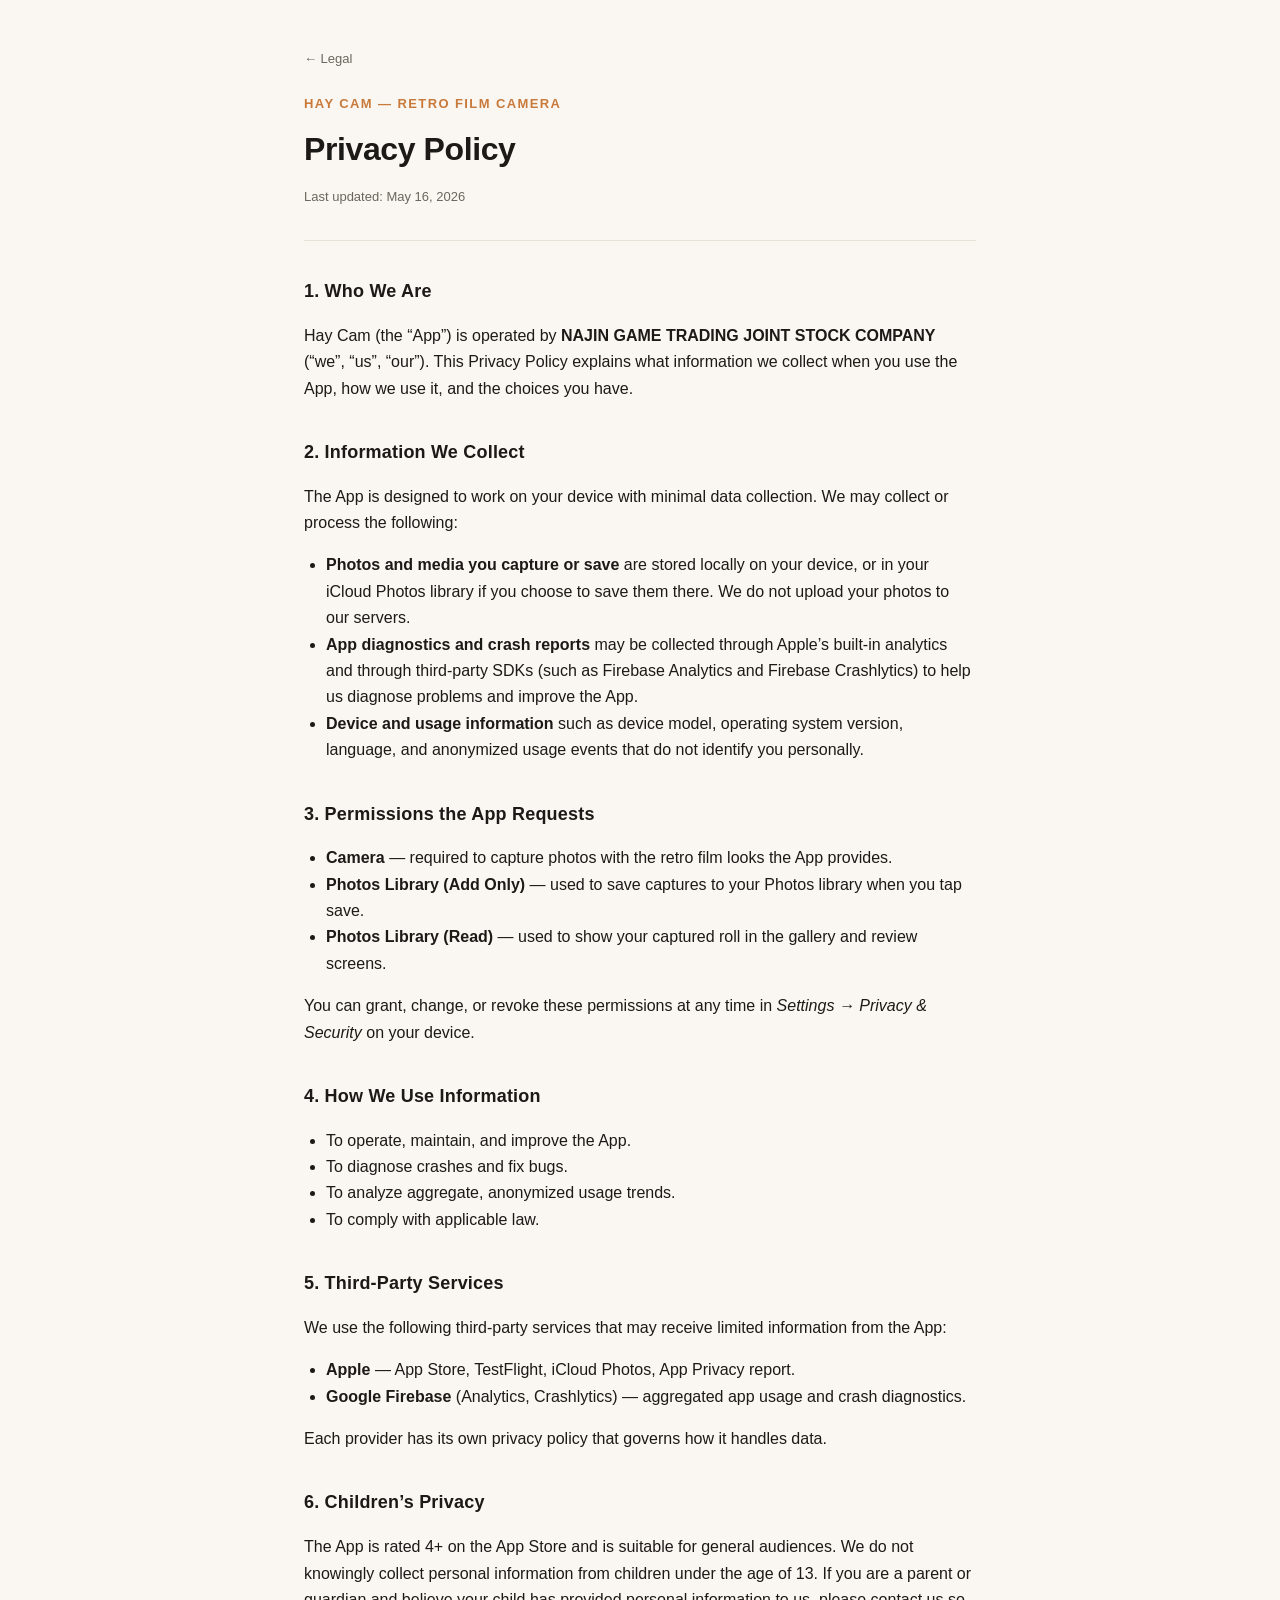
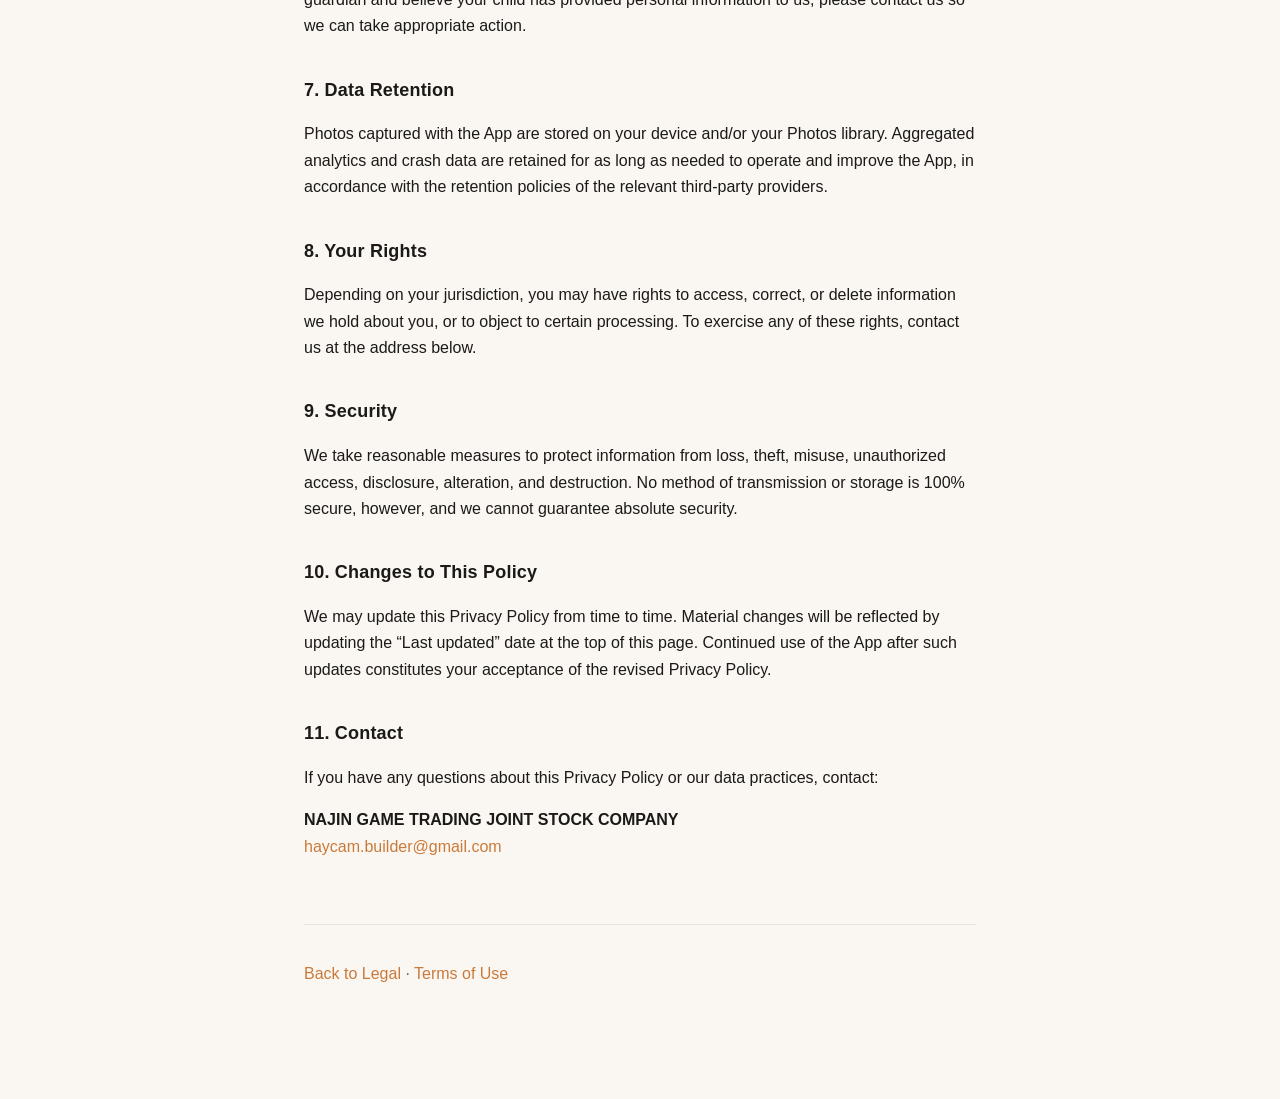
==== privacy.html @ b0bf1430 "docs: initial legal pages (ToS + Privacy)" ====
<!DOCTYPE html>
<html lang="en">
<head>
<meta charset="UTF-8" />
<meta name="viewport" content="width=device-width, initial-scale=1" />
<title>Privacy Policy — Hay Cam</title>
<link rel="stylesheet" href="style.css" />
</head>
<body>
<main class="wrap">
    <nav class="top"><a href="index.html">&larr; Legal</a></nav>
    <header>
        <p class="brand">Hay Cam — Retro Film Camera</p>
        <h1>Privacy Policy</h1>
        <p class="meta">Last updated: May 16, 2026</p>
    </header>

    <h2>1. Who We Are</h2>
    <p>Hay Cam (the &ldquo;App&rdquo;) is operated by <strong>NAJIN GAME TRADING JOINT STOCK COMPANY</strong> (&ldquo;we&rdquo;, &ldquo;us&rdquo;, &ldquo;our&rdquo;). This Privacy Policy explains what information we collect when you use the App, how we use it, and the choices you have.</p>

    <h2>2. Information We Collect</h2>
    <p>The App is designed to work on your device with minimal data collection. We may collect or process the following:</p>
    <ul>
        <li><strong>Photos and media you capture or save</strong> are stored locally on your device, or in your iCloud Photos library if you choose to save them there. We do not upload your photos to our servers.</li>
        <li><strong>App diagnostics and crash reports</strong> may be collected through Apple&rsquo;s built-in analytics and through third-party SDKs (such as Firebase Analytics and Firebase Crashlytics) to help us diagnose problems and improve the App.</li>
        <li><strong>Device and usage information</strong> such as device model, operating system version, language, and anonymized usage events that do not identify you personally.</li>
    </ul>

    <h2>3. Permissions the App Requests</h2>
    <ul>
        <li><strong>Camera</strong> &mdash; required to capture photos with the retro film looks the App provides.</li>
        <li><strong>Photos Library (Add Only)</strong> &mdash; used to save captures to your Photos library when you tap save.</li>
        <li><strong>Photos Library (Read)</strong> &mdash; used to show your captured roll in the gallery and review screens.</li>
    </ul>
    <p>You can grant, change, or revoke these permissions at any time in <em>Settings &rarr; Privacy &amp; Security</em> on your device.</p>

    <h2>4. How We Use Information</h2>
    <ul>
        <li>To operate, maintain, and improve the App.</li>
        <li>To diagnose crashes and fix bugs.</li>
        <li>To analyze aggregate, anonymized usage trends.</li>
        <li>To comply with applicable law.</li>
    </ul>

    <h2>5. Third-Party Services</h2>
    <p>We use the following third-party services that may receive limited information from the App:</p>
    <ul>
        <li><strong>Apple</strong> &mdash; App Store, TestFlight, iCloud Photos, App Privacy report.</li>
        <li><strong>Google Firebase</strong> (Analytics, Crashlytics) &mdash; aggregated app usage and crash diagnostics.</li>
    </ul>
    <p>Each provider has its own privacy policy that governs how it handles data.</p>

    <h2>6. Children&rsquo;s Privacy</h2>
    <p>The App is rated 4+ on the App Store and is suitable for general audiences. We do not knowingly collect personal information from children under the age of 13. If you are a parent or guardian and believe your child has provided personal information to us, please contact us so we can take appropriate action.</p>

    <h2>7. Data Retention</h2>
    <p>Photos captured with the App are stored on your device and/or your Photos library. Aggregated analytics and crash data are retained for as long as needed to operate and improve the App, in accordance with the retention policies of the relevant third-party providers.</p>

    <h2>8. Your Rights</h2>
    <p>Depending on your jurisdiction, you may have rights to access, correct, or delete information we hold about you, or to object to certain processing. To exercise any of these rights, contact us at the address below.</p>

    <h2>9. Security</h2>
    <p>We take reasonable measures to protect information from loss, theft, misuse, unauthorized access, disclosure, alteration, and destruction. No method of transmission or storage is 100% secure, however, and we cannot guarantee absolute security.</p>

    <h2>10. Changes to This Policy</h2>
    <p>We may update this Privacy Policy from time to time. Material changes will be reflected by updating the &ldquo;Last updated&rdquo; date at the top of this page. Continued use of the App after such updates constitutes your acceptance of the revised Privacy Policy.</p>

    <h2>11. Contact</h2>
    <p>If you have any questions about this Privacy Policy or our data practices, contact:</p>
    <p><strong>NAJIN GAME TRADING JOINT STOCK COMPANY</strong><br />
    <a href="mailto:haycam.builder@gmail.com">haycam.builder@gmail.com</a></p>

    <footer>
        <p><a href="index.html">Back to Legal</a> &middot; <a href="tos.html">Terms of Use</a></p>
    </footer>
</main>
</body>
</html>
---- style.css ----
:root {
    --bg: #faf7f2;
    --surface: #ffffff;
    --text: #1c1a17;
    --muted: #6b655d;
    --accent: #c97a3b;
    --border: #e8e3d9;
}

@media (prefers-color-scheme: dark) {
    :root {
        --bg: #16140f;
        --surface: #1f1c17;
        --text: #f1ece1;
        --muted: #9a9286;
        --accent: #e89f5e;
        --border: #2c2820;
    }
}

* { box-sizing: border-box; }

body {
    margin: 0;
    font-family: -apple-system, BlinkMacSystemFont, "SF Pro Text", "Helvetica Neue", Arial, sans-serif;
    background: var(--bg);
    color: var(--text);
    line-height: 1.65;
    -webkit-font-smoothing: antialiased;
}

.wrap {
    max-width: 720px;
    margin: 0 auto;
    padding: 48px 24px 96px;
}

header {
    border-bottom: 1px solid var(--border);
    padding-bottom: 20px;
    margin-bottom: 36px;
}

header .brand {
    font-size: 13px;
    font-weight: 600;
    letter-spacing: 1.4px;
    text-transform: uppercase;
    color: var(--accent);
    margin: 0 0 8px;
}

header h1 {
    margin: 0;
    font-size: 32px;
    font-weight: 700;
    letter-spacing: -0.4px;
}

header .meta {
    margin-top: 10px;
    color: var(--muted);
    font-size: 13px;
}

h2 {
    margin-top: 36px;
    margin-bottom: 12px;
    font-size: 18px;
    font-weight: 700;
    letter-spacing: 0.2px;
}

p, li { font-size: 16px; }

ul { padding-left: 22px; }

a {
    color: var(--accent);
    text-decoration: none;
    border-bottom: 1px solid transparent;
    transition: border-color 0.15s;
}

a:hover { border-bottom-color: var(--accent); }

.cards {
    display: grid;
    gap: 16px;
    grid-template-columns: 1fr 1fr;
    margin-top: 28px;
}

@media (max-width: 540px) {
    .cards { grid-template-columns: 1fr; }
    .wrap { padding: 32px 18px 64px; }
    header h1 { font-size: 26px; }
}

.card {
    background: var(--surface);
    border: 1px solid var(--border);
    border-radius: 12px;
    padding: 20px 22px;
    display: block;
    color: inherit;
    border-bottom: 1px solid var(--border);
}

.card:hover { border-color: var(--accent); }

.card .title {
    font-size: 15px;
    font-weight: 600;
    margin: 0 0 6px;
}

.card .desc {
    margin: 0;
    color: var(--muted);
    font-size: 13px;
}

footer {
    margin-top: 64px;
    padding-top: 20px;
    border-top: 1px solid var(--border);
    color: var(--muted);
    font-size: 13px;
}

nav.top {
    margin-bottom: 24px;
    font-size: 13px;
}

nav.top a { color: var(--muted); }
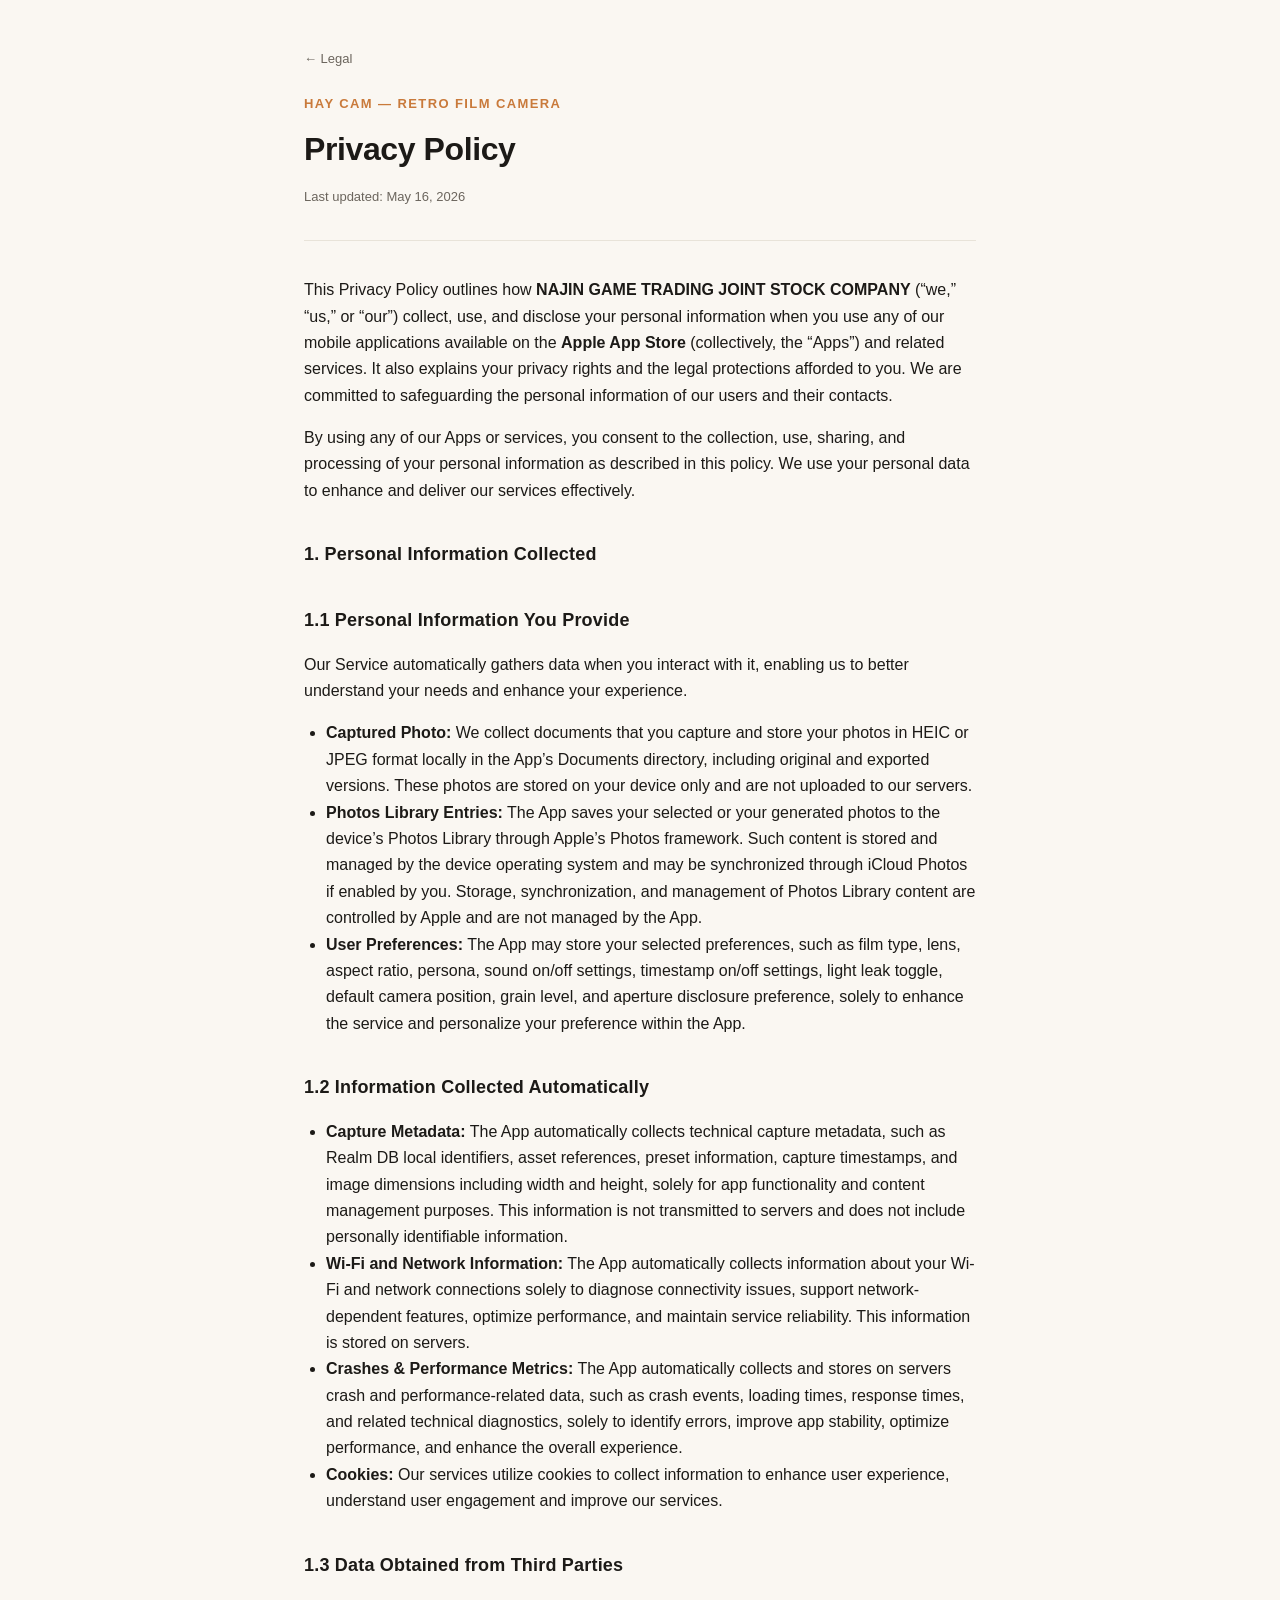
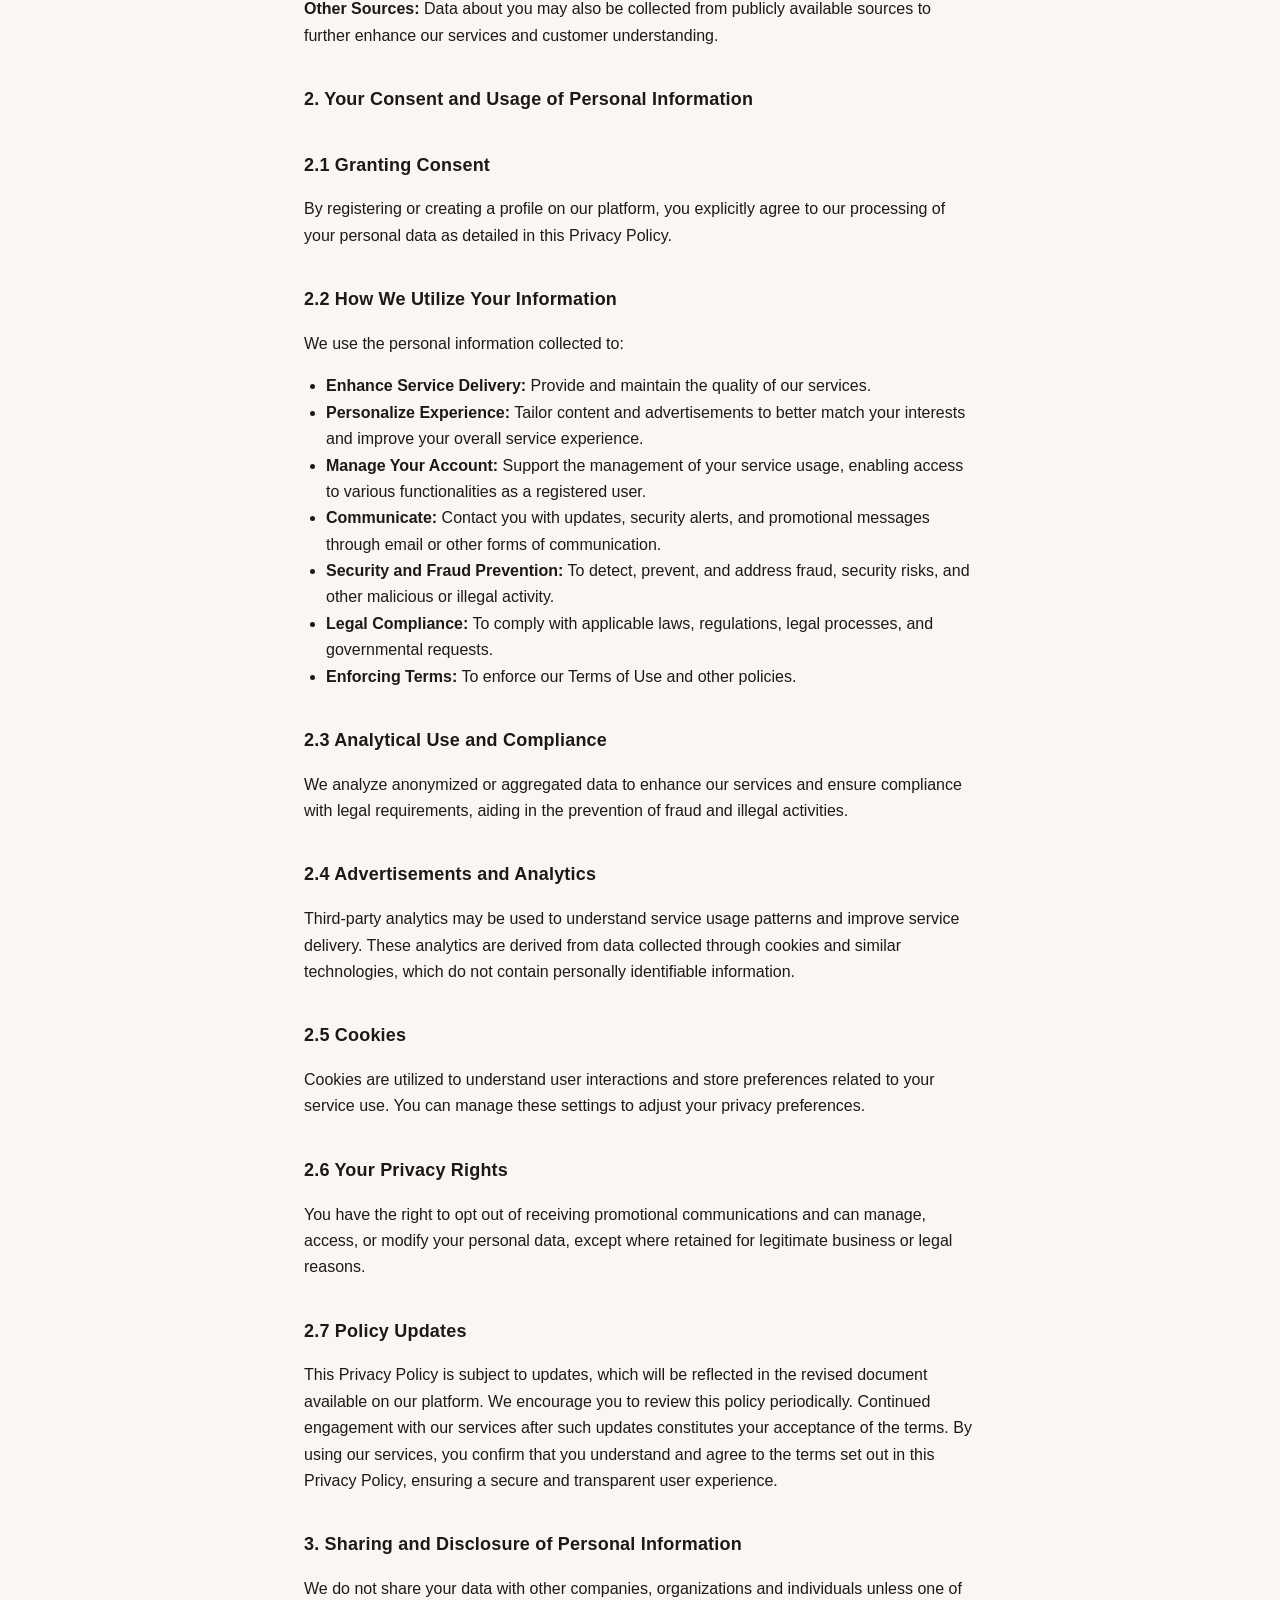
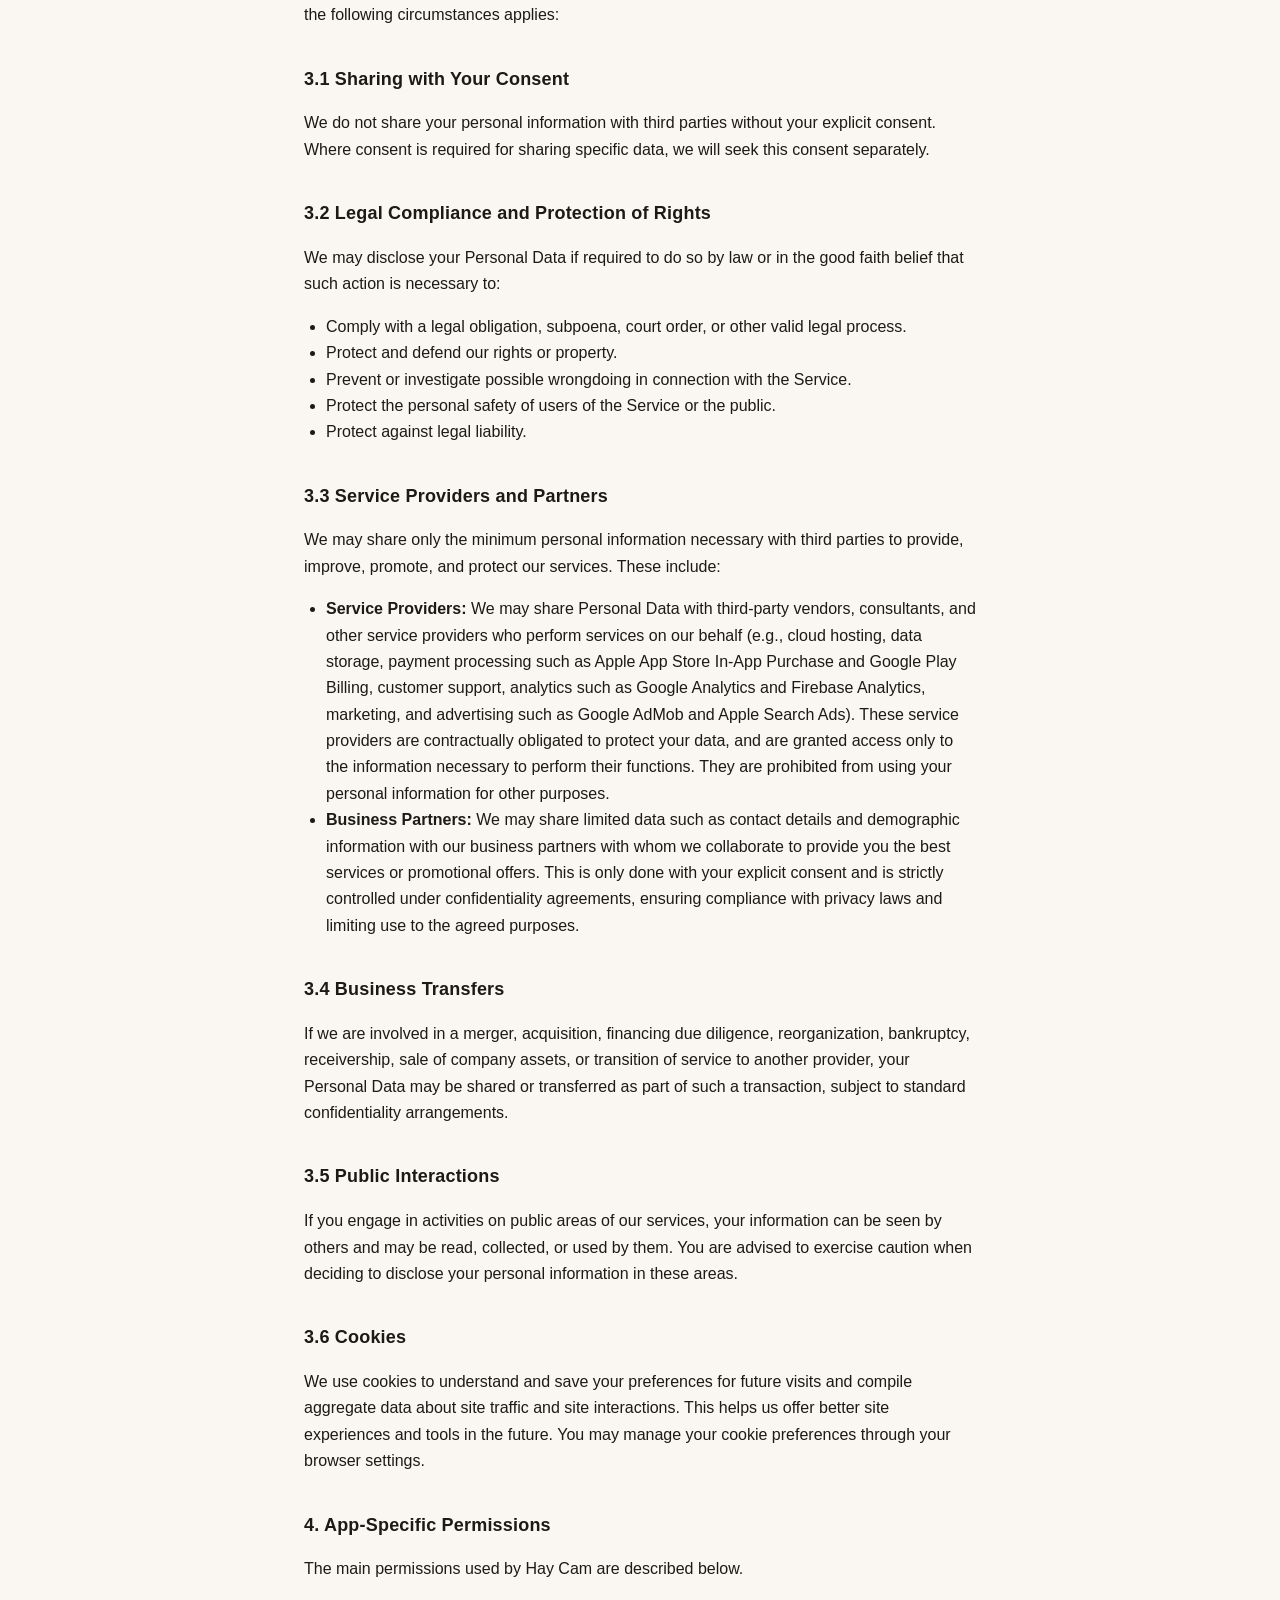
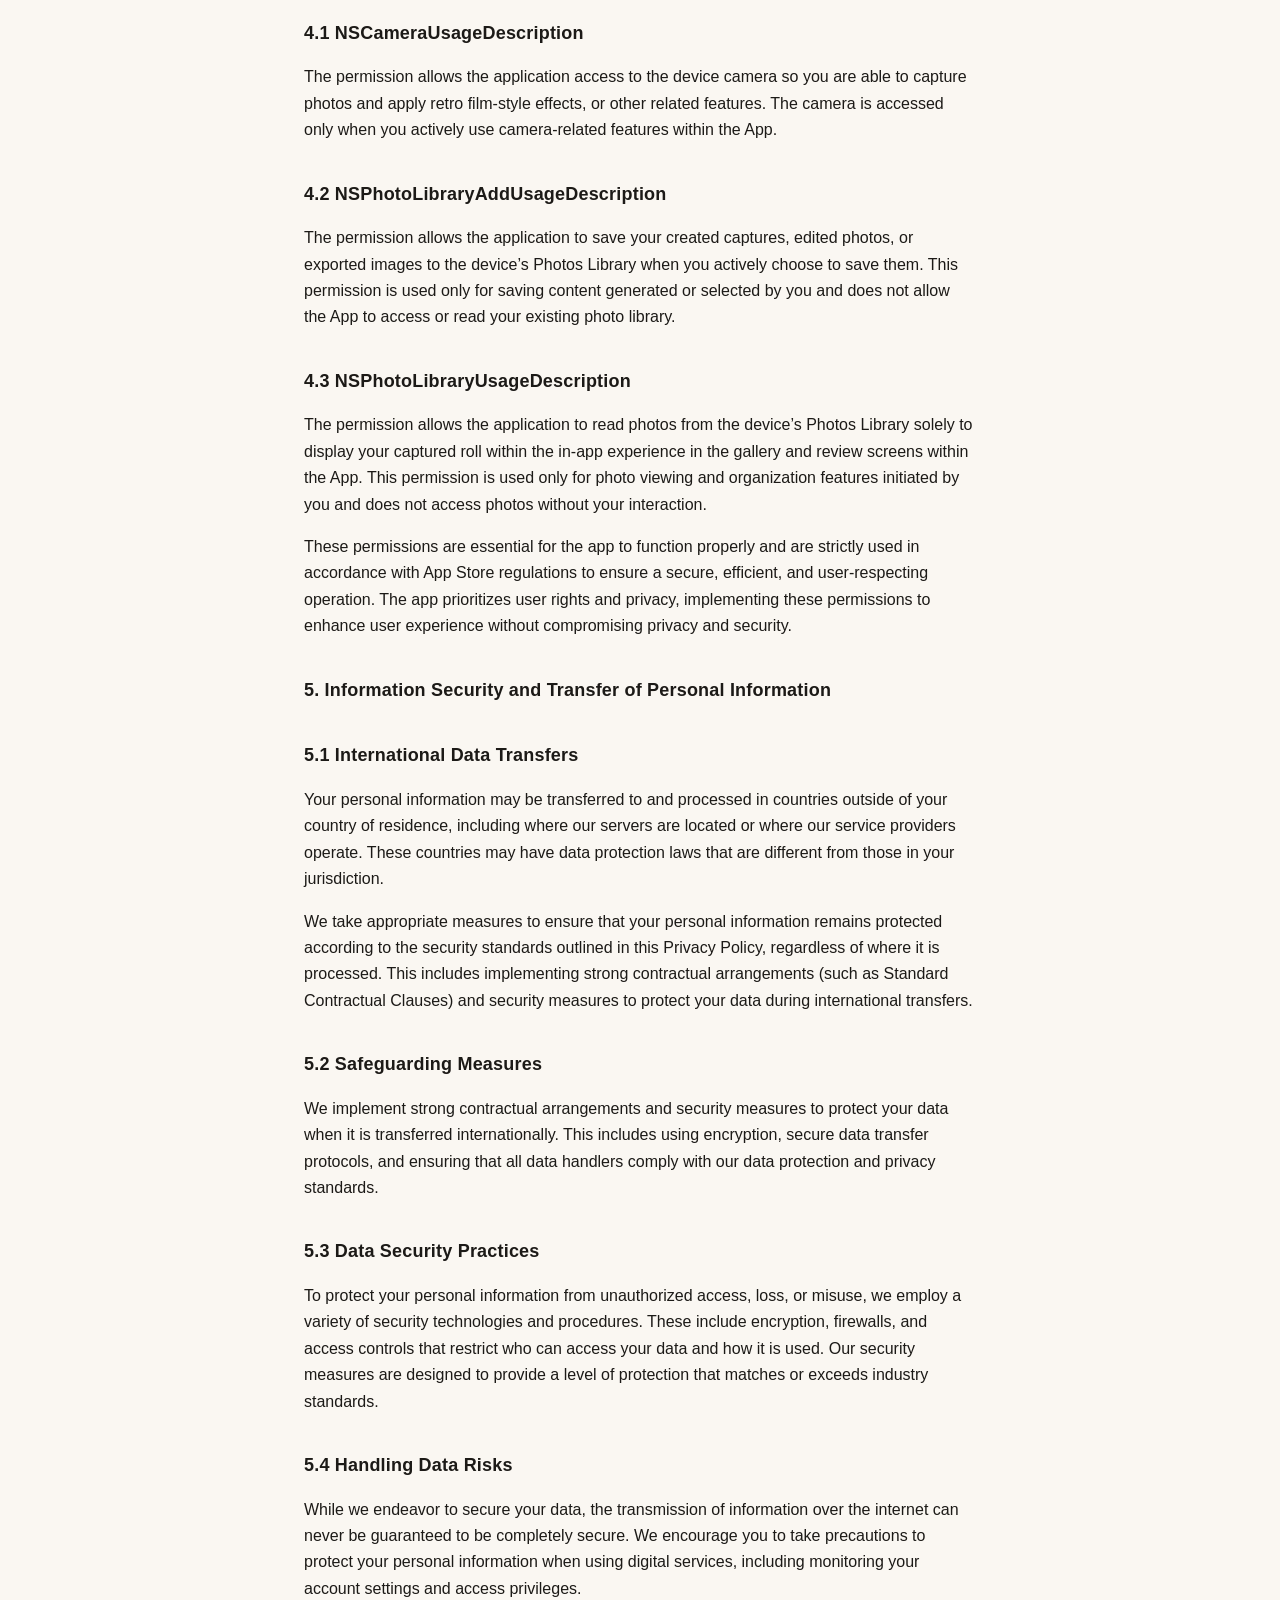
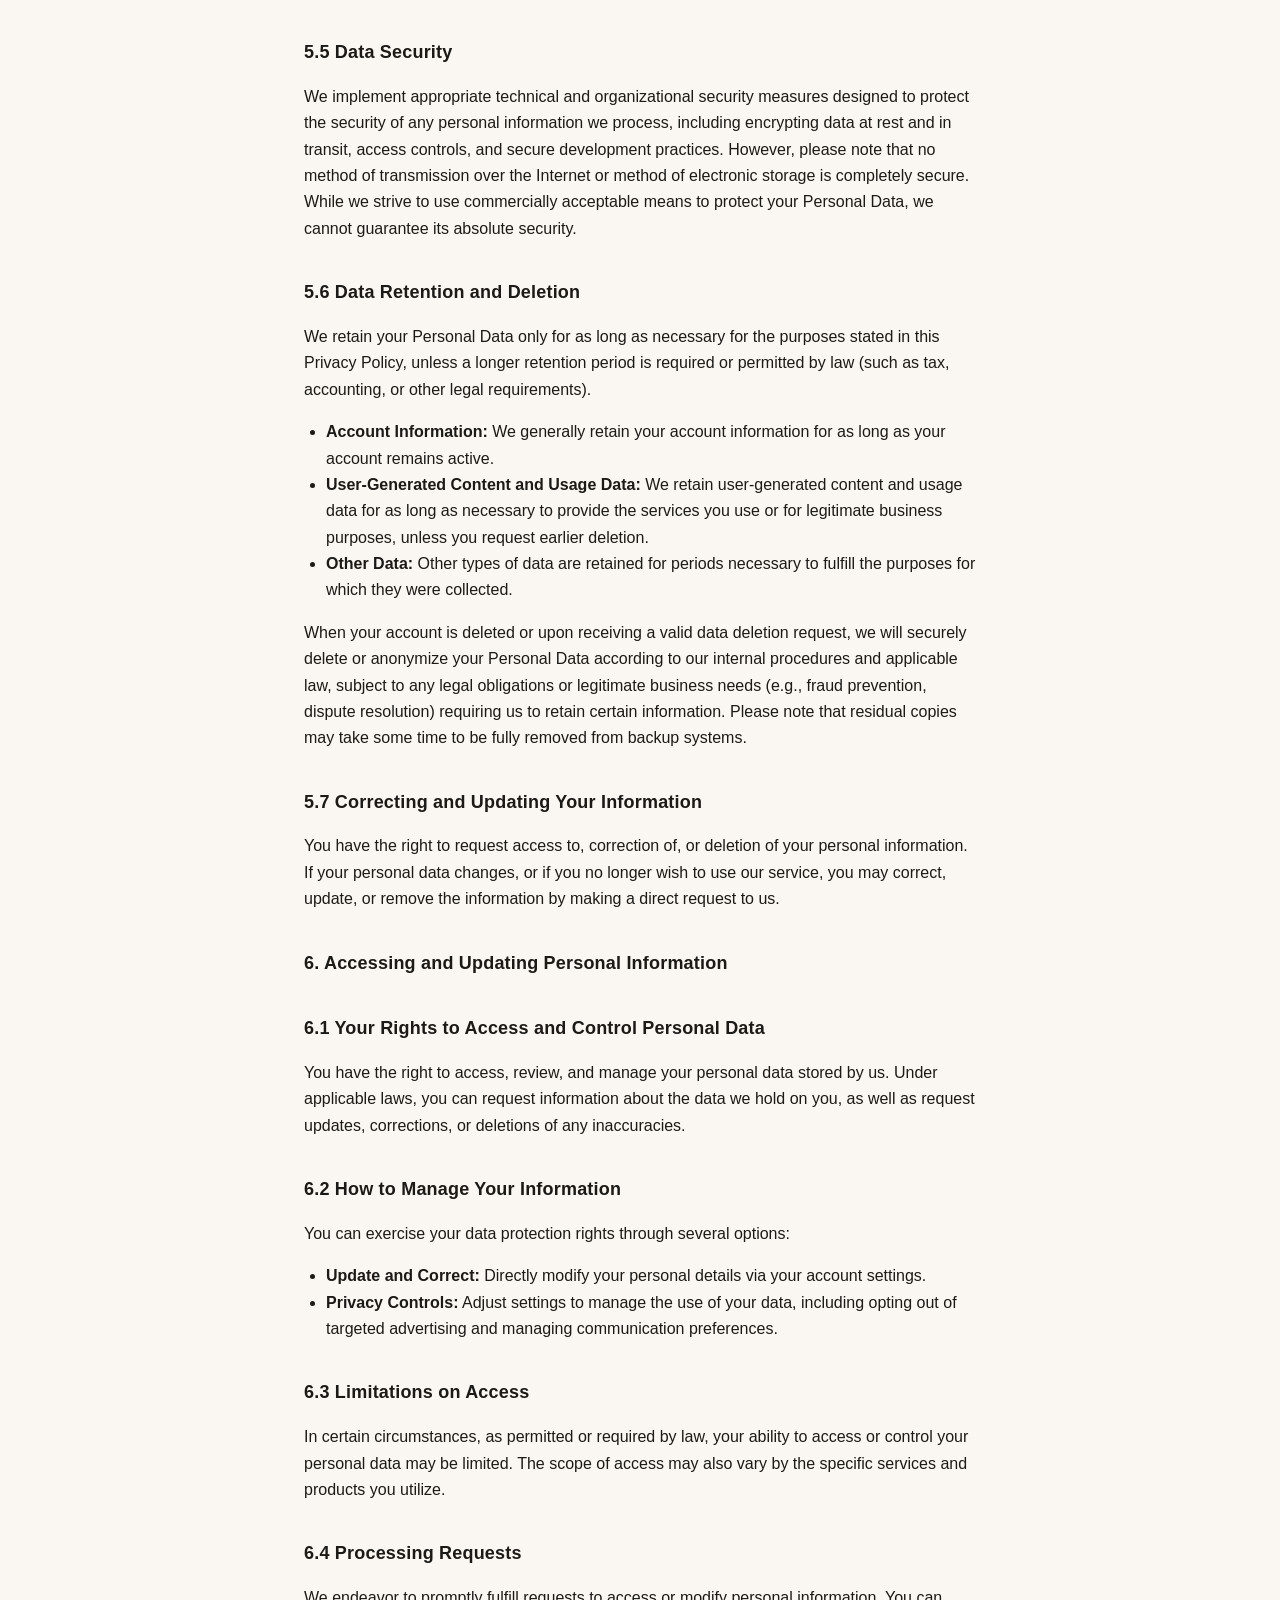
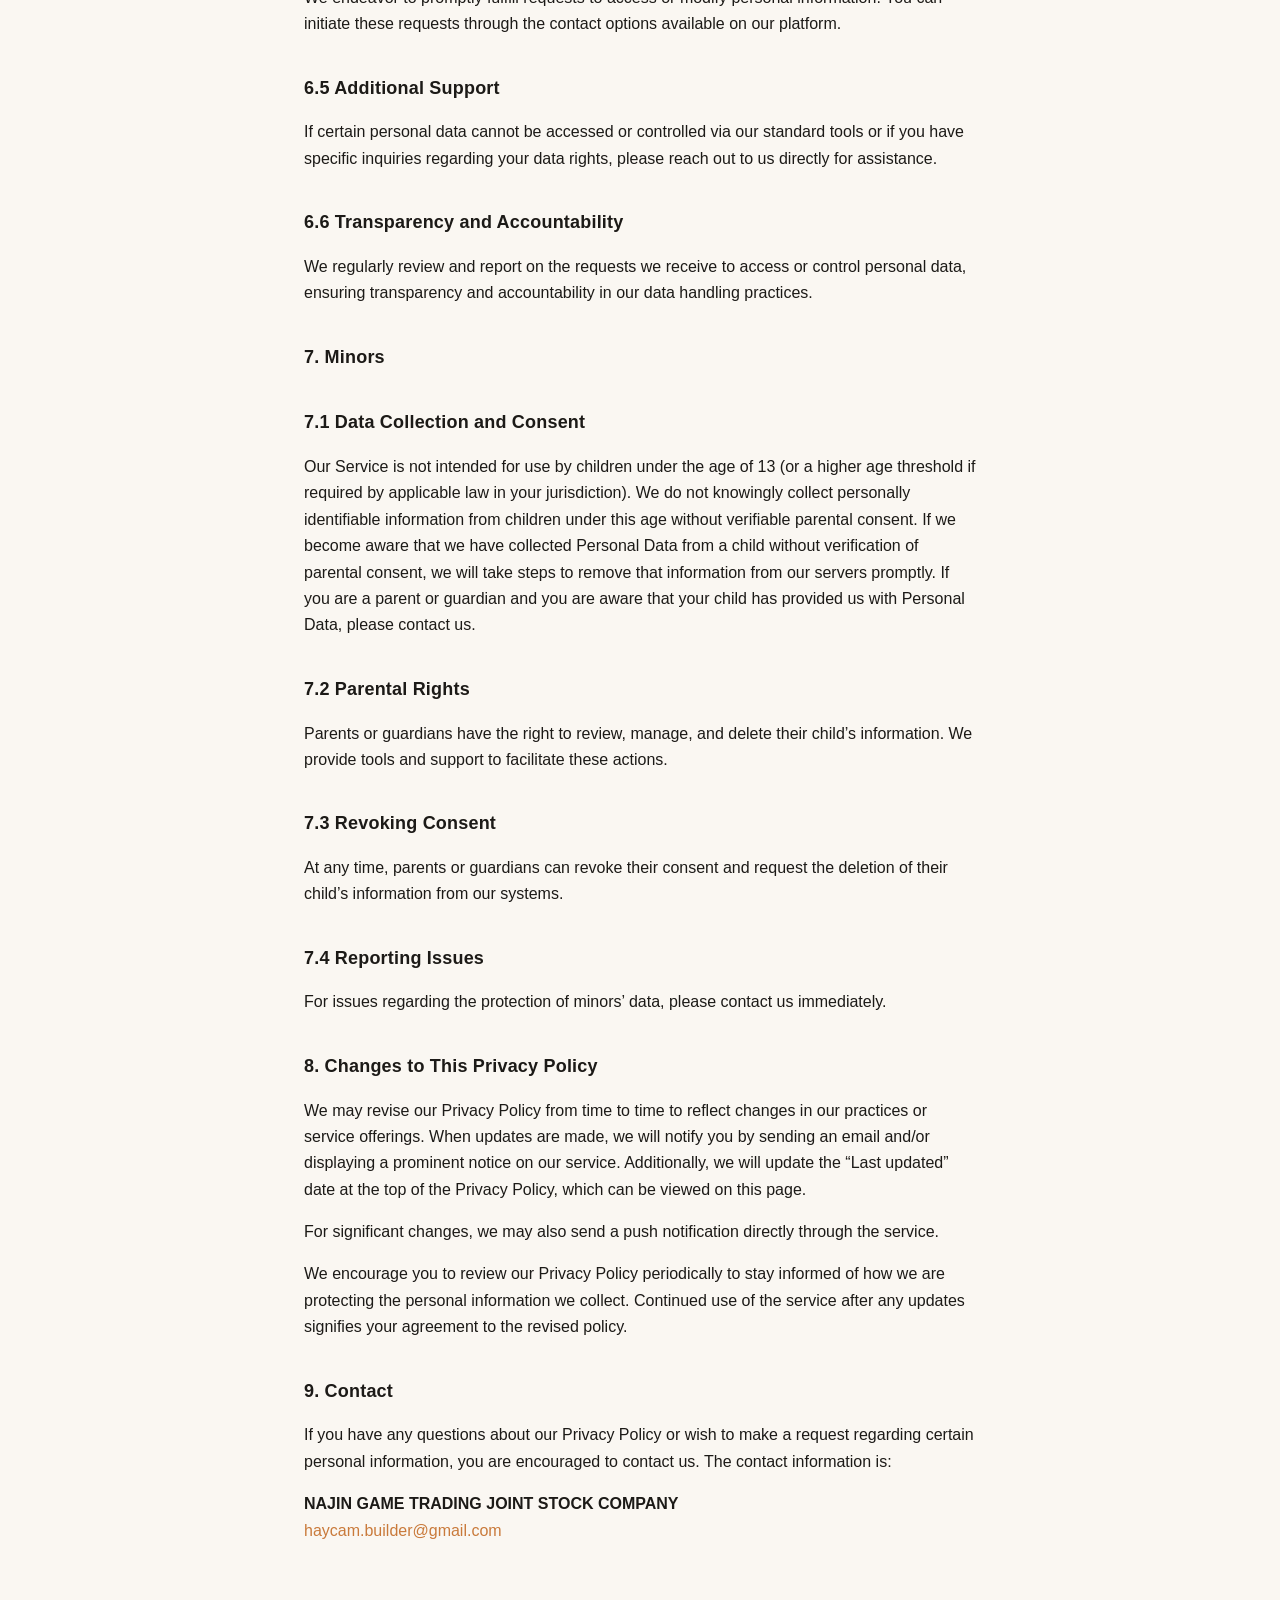
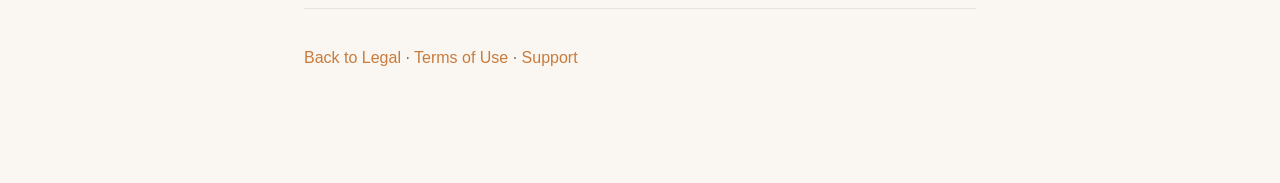
==== commit 2cdc5a85: "docs: full Privacy Policy content" ====
--- a/privacy.html
+++ b/privacy.html
@@ -15,63 +15,188 @@
         <p class="meta">Last updated: May 16, 2026</p>
     </header>
 
-    <h2>1. Who We Are</h2>
-    <p>Hay Cam (the &ldquo;App&rdquo;) is operated by <strong>NAJIN GAME TRADING JOINT STOCK COMPANY</strong> (&ldquo;we&rdquo;, &ldquo;us&rdquo;, &ldquo;our&rdquo;). This Privacy Policy explains what information we collect when you use the App, how we use it, and the choices you have.</p>
-
-    <h2>2. Information We Collect</h2>
-    <p>The App is designed to work on your device with minimal data collection. We may collect or process the following:</p>
-    <ul>
-        <li><strong>Photos and media you capture or save</strong> are stored locally on your device, or in your iCloud Photos library if you choose to save them there. We do not upload your photos to our servers.</li>
-        <li><strong>App diagnostics and crash reports</strong> may be collected through Apple&rsquo;s built-in analytics and through third-party SDKs (such as Firebase Analytics and Firebase Crashlytics) to help us diagnose problems and improve the App.</li>
-        <li><strong>Device and usage information</strong> such as device model, operating system version, language, and anonymized usage events that do not identify you personally.</li>
-    </ul>
-
-    <h2>3. Permissions the App Requests</h2>
-    <ul>
-        <li><strong>Camera</strong> &mdash; required to capture photos with the retro film looks the App provides.</li>
-        <li><strong>Photos Library (Add Only)</strong> &mdash; used to save captures to your Photos library when you tap save.</li>
-        <li><strong>Photos Library (Read)</strong> &mdash; used to show your captured roll in the gallery and review screens.</li>
-    </ul>
-    <p>You can grant, change, or revoke these permissions at any time in <em>Settings &rarr; Privacy &amp; Security</em> on your device.</p>
-
-    <h2>4. How We Use Information</h2>
-    <ul>
-        <li>To operate, maintain, and improve the App.</li>
-        <li>To diagnose crashes and fix bugs.</li>
-        <li>To analyze aggregate, anonymized usage trends.</li>
-        <li>To comply with applicable law.</li>
-    </ul>
-
-    <h2>5. Third-Party Services</h2>
-    <p>We use the following third-party services that may receive limited information from the App:</p>
-    <ul>
-        <li><strong>Apple</strong> &mdash; App Store, TestFlight, iCloud Photos, App Privacy report.</li>
-        <li><strong>Google Firebase</strong> (Analytics, Crashlytics) &mdash; aggregated app usage and crash diagnostics.</li>
-    </ul>
-    <p>Each provider has its own privacy policy that governs how it handles data.</p>
-
-    <h2>6. Children&rsquo;s Privacy</h2>
-    <p>The App is rated 4+ on the App Store and is suitable for general audiences. We do not knowingly collect personal information from children under the age of 13. If you are a parent or guardian and believe your child has provided personal information to us, please contact us so we can take appropriate action.</p>
-
-    <h2>7. Data Retention</h2>
-    <p>Photos captured with the App are stored on your device and/or your Photos library. Aggregated analytics and crash data are retained for as long as needed to operate and improve the App, in accordance with the retention policies of the relevant third-party providers.</p>
-
-    <h2>8. Your Rights</h2>
-    <p>Depending on your jurisdiction, you may have rights to access, correct, or delete information we hold about you, or to object to certain processing. To exercise any of these rights, contact us at the address below.</p>
-
-    <h2>9. Security</h2>
-    <p>We take reasonable measures to protect information from loss, theft, misuse, unauthorized access, disclosure, alteration, and destruction. No method of transmission or storage is 100% secure, however, and we cannot guarantee absolute security.</p>
-
-    <h2>10. Changes to This Policy</h2>
-    <p>We may update this Privacy Policy from time to time. Material changes will be reflected by updating the &ldquo;Last updated&rdquo; date at the top of this page. Continued use of the App after such updates constitutes your acceptance of the revised Privacy Policy.</p>
-
-    <h2>11. Contact</h2>
-    <p>If you have any questions about this Privacy Policy or our data practices, contact:</p>
+    <p>This Privacy Policy outlines how <strong>NAJIN GAME TRADING JOINT STOCK COMPANY</strong> (&ldquo;we,&rdquo; &ldquo;us,&rdquo; or &ldquo;our&rdquo;) collect, use, and disclose your personal information when you use any of our mobile applications available on the <strong>Apple App Store</strong> (collectively, the &ldquo;Apps&rdquo;) and related services. It also explains your privacy rights and the legal protections afforded to you. We are committed to safeguarding the personal information of our users and their contacts.</p>
+    <p>By using any of our Apps or services, you consent to the collection, use, sharing, and processing of your personal information as described in this policy. We use your personal data to enhance and deliver our services effectively.</p>
+
+    <h2>1. Personal Information Collected</h2>
+
+    <h2>1.1 Personal Information You Provide</h2>
+    <p>Our Service automatically gathers data when you interact with it, enabling us to better understand your needs and enhance your experience.</p>
+    <ul>
+        <li><strong>Captured Photo:</strong> We collect documents that you capture and store your photos in HEIC or JPEG format locally in the App&rsquo;s Documents directory, including original and exported versions. These photos are stored on your device only and are not uploaded to our servers.</li>
+        <li><strong>Photos Library Entries:</strong> The App saves your selected or your generated photos to the device&rsquo;s Photos Library through Apple&rsquo;s Photos framework. Such content is stored and managed by the device operating system and may be synchronized through iCloud Photos if enabled by you. Storage, synchronization, and management of Photos Library content are controlled by Apple and are not managed by the App.</li>
+        <li><strong>User Preferences:</strong> The App may store your selected preferences, such as film type, lens, aspect ratio, persona, sound on/off settings, timestamp on/off settings, light leak toggle, default camera position, grain level, and aperture disclosure preference, solely to enhance the service and personalize your preference within the App.</li>
+    </ul>
+
+    <h2>1.2 Information Collected Automatically</h2>
+    <ul>
+        <li><strong>Capture Metadata:</strong> The App automatically collects technical capture metadata, such as Realm DB local identifiers, asset references, preset information, capture timestamps, and image dimensions including width and height, solely for app functionality and content management purposes. This information is not transmitted to servers and does not include personally identifiable information.</li>
+        <li><strong>Wi-Fi and Network Information:</strong> The App automatically collects information about your Wi-Fi and network connections solely to diagnose connectivity issues, support network-dependent features, optimize performance, and maintain service reliability. This information is stored on servers.</li>
+        <li><strong>Crashes &amp; Performance Metrics:</strong> The App automatically collects and stores on servers crash and performance-related data, such as crash events, loading times, response times, and related technical diagnostics, solely to identify errors, improve app stability, optimize performance, and enhance the overall experience.</li>
+        <li><strong>Cookies:</strong> Our services utilize cookies to collect information to enhance user experience, understand user engagement and improve our services.</li>
+    </ul>
+
+    <h2>1.3 Data Obtained from Third Parties</h2>
+    <p><strong>Other Sources:</strong> Data about you may also be collected from publicly available sources to further enhance our services and customer understanding.</p>
+
+    <h2>2. Your Consent and Usage of Personal Information</h2>
+
+    <h2>2.1 Granting Consent</h2>
+    <p>By registering or creating a profile on our platform, you explicitly agree to our processing of your personal data as detailed in this Privacy Policy.</p>
+
+    <h2>2.2 How We Utilize Your Information</h2>
+    <p>We use the personal information collected to:</p>
+    <ul>
+        <li><strong>Enhance Service Delivery:</strong> Provide and maintain the quality of our services.</li>
+        <li><strong>Personalize Experience:</strong> Tailor content and advertisements to better match your interests and improve your overall service experience.</li>
+        <li><strong>Manage Your Account:</strong> Support the management of your service usage, enabling access to various functionalities as a registered user.</li>
+        <li><strong>Communicate:</strong> Contact you with updates, security alerts, and promotional messages through email or other forms of communication.</li>
+        <li><strong>Security and Fraud Prevention:</strong> To detect, prevent, and address fraud, security risks, and other malicious or illegal activity.</li>
+        <li><strong>Legal Compliance:</strong> To comply with applicable laws, regulations, legal processes, and governmental requests.</li>
+        <li><strong>Enforcing Terms:</strong> To enforce our Terms of Use and other policies.</li>
+    </ul>
+
+    <h2>2.3 Analytical Use and Compliance</h2>
+    <p>We analyze anonymized or aggregated data to enhance our services and ensure compliance with legal requirements, aiding in the prevention of fraud and illegal activities.</p>
+
+    <h2>2.4 Advertisements and Analytics</h2>
+    <p>Third-party analytics may be used to understand service usage patterns and improve service delivery. These analytics are derived from data collected through cookies and similar technologies, which do not contain personally identifiable information.</p>
+
+    <h2>2.5 Cookies</h2>
+    <p>Cookies are utilized to understand user interactions and store preferences related to your service use. You can manage these settings to adjust your privacy preferences.</p>
+
+    <h2>2.6 Your Privacy Rights</h2>
+    <p>You have the right to opt out of receiving promotional communications and can manage, access, or modify your personal data, except where retained for legitimate business or legal reasons.</p>
+
+    <h2>2.7 Policy Updates</h2>
+    <p>This Privacy Policy is subject to updates, which will be reflected in the revised document available on our platform. We encourage you to review this policy periodically. Continued engagement with our services after such updates constitutes your acceptance of the terms. By using our services, you confirm that you understand and agree to the terms set out in this Privacy Policy, ensuring a secure and transparent user experience.</p>
+
+    <h2>3. Sharing and Disclosure of Personal Information</h2>
+    <p>We do not share your data with other companies, organizations and individuals unless one of the following circumstances applies:</p>
+
+    <h2>3.1 Sharing with Your Consent</h2>
+    <p>We do not share your personal information with third parties without your explicit consent. Where consent is required for sharing specific data, we will seek this consent separately.</p>
+
+    <h2>3.2 Legal Compliance and Protection of Rights</h2>
+    <p>We may disclose your Personal Data if required to do so by law or in the good faith belief that such action is necessary to:</p>
+    <ul>
+        <li>Comply with a legal obligation, subpoena, court order, or other valid legal process.</li>
+        <li>Protect and defend our rights or property.</li>
+        <li>Prevent or investigate possible wrongdoing in connection with the Service.</li>
+        <li>Protect the personal safety of users of the Service or the public.</li>
+        <li>Protect against legal liability.</li>
+    </ul>
+
+    <h2>3.3 Service Providers and Partners</h2>
+    <p>We may share only the minimum personal information necessary with third parties to provide, improve, promote, and protect our services. These include:</p>
+    <ul>
+        <li><strong>Service Providers:</strong> We may share Personal Data with third-party vendors, consultants, and other service providers who perform services on our behalf (e.g., cloud hosting, data storage, payment processing such as Apple App Store In-App Purchase and Google Play Billing, customer support, analytics such as Google Analytics and Firebase Analytics, marketing, and advertising such as Google AdMob and Apple Search Ads). These service providers are contractually obligated to protect your data, and are granted access only to the information necessary to perform their functions. They are prohibited from using your personal information for other purposes.</li>
+        <li><strong>Business Partners:</strong> We may share limited data such as contact details and demographic information with our business partners with whom we collaborate to provide you the best services or promotional offers. This is only done with your explicit consent and is strictly controlled under confidentiality agreements, ensuring compliance with privacy laws and limiting use to the agreed purposes.</li>
+    </ul>
+
+    <h2>3.4 Business Transfers</h2>
+    <p>If we are involved in a merger, acquisition, financing due diligence, reorganization, bankruptcy, receivership, sale of company assets, or transition of service to another provider, your Personal Data may be shared or transferred as part of such a transaction, subject to standard confidentiality arrangements.</p>
+
+    <h2>3.5 Public Interactions</h2>
+    <p>If you engage in activities on public areas of our services, your information can be seen by others and may be read, collected, or used by them. You are advised to exercise caution when deciding to disclose your personal information in these areas.</p>
+
+    <h2>3.6 Cookies</h2>
+    <p>We use cookies to understand and save your preferences for future visits and compile aggregate data about site traffic and site interactions. This helps us offer better site experiences and tools in the future. You may manage your cookie preferences through your browser settings.</p>
+
+    <h2>4. App-Specific Permissions</h2>
+    <p>The main permissions used by Hay Cam are described below.</p>
+
+    <h2>4.1 NSCameraUsageDescription</h2>
+    <p>The permission allows the application access to the device camera so you are able to capture photos and apply retro film-style effects, or other related features. The camera is accessed only when you actively use camera-related features within the App.</p>
+
+    <h2>4.2 NSPhotoLibraryAddUsageDescription</h2>
+    <p>The permission allows the application to save your created captures, edited photos, or exported images to the device&rsquo;s Photos Library when you actively choose to save them. This permission is used only for saving content generated or selected by you and does not allow the App to access or read your existing photo library.</p>
+
+    <h2>4.3 NSPhotoLibraryUsageDescription</h2>
+    <p>The permission allows the application to read photos from the device&rsquo;s Photos Library solely to display your captured roll within the in-app experience in the gallery and review screens within the App. This permission is used only for photo viewing and organization features initiated by you and does not access photos without your interaction.</p>
+
+    <p>These permissions are essential for the app to function properly and are strictly used in accordance with App Store regulations to ensure a secure, efficient, and user-respecting operation. The app prioritizes user rights and privacy, implementing these permissions to enhance user experience without compromising privacy and security.</p>
+
+    <h2>5. Information Security and Transfer of Personal Information</h2>
+
+    <h2>5.1 International Data Transfers</h2>
+    <p>Your personal information may be transferred to and processed in countries outside of your country of residence, including where our servers are located or where our service providers operate. These countries may have data protection laws that are different from those in your jurisdiction.</p>
+    <p>We take appropriate measures to ensure that your personal information remains protected according to the security standards outlined in this Privacy Policy, regardless of where it is processed. This includes implementing strong contractual arrangements (such as Standard Contractual Clauses) and security measures to protect your data during international transfers.</p>
+
+    <h2>5.2 Safeguarding Measures</h2>
+    <p>We implement strong contractual arrangements and security measures to protect your data when it is transferred internationally. This includes using encryption, secure data transfer protocols, and ensuring that all data handlers comply with our data protection and privacy standards.</p>
+
+    <h2>5.3 Data Security Practices</h2>
+    <p>To protect your personal information from unauthorized access, loss, or misuse, we employ a variety of security technologies and procedures. These include encryption, firewalls, and access controls that restrict who can access your data and how it is used. Our security measures are designed to provide a level of protection that matches or exceeds industry standards.</p>
+
+    <h2>5.4 Handling Data Risks</h2>
+    <p>While we endeavor to secure your data, the transmission of information over the internet can never be guaranteed to be completely secure. We encourage you to take precautions to protect your personal information when using digital services, including monitoring your account settings and access privileges.</p>
+
+    <h2>5.5 Data Security</h2>
+    <p>We implement appropriate technical and organizational security measures designed to protect the security of any personal information we process, including encrypting data at rest and in transit, access controls, and secure development practices. However, please note that no method of transmission over the Internet or method of electronic storage is completely secure. While we strive to use commercially acceptable means to protect your Personal Data, we cannot guarantee its absolute security.</p>
+
+    <h2>5.6 Data Retention and Deletion</h2>
+    <p>We retain your Personal Data only for as long as necessary for the purposes stated in this Privacy Policy, unless a longer retention period is required or permitted by law (such as tax, accounting, or other legal requirements).</p>
+    <ul>
+        <li><strong>Account Information:</strong> We generally retain your account information for as long as your account remains active.</li>
+        <li><strong>User-Generated Content and Usage Data:</strong> We retain user-generated content and usage data for as long as necessary to provide the services you use or for legitimate business purposes, unless you request earlier deletion.</li>
+        <li><strong>Other Data:</strong> Other types of data are retained for periods necessary to fulfill the purposes for which they were collected.</li>
+    </ul>
+    <p>When your account is deleted or upon receiving a valid data deletion request, we will securely delete or anonymize your Personal Data according to our internal procedures and applicable law, subject to any legal obligations or legitimate business needs (e.g., fraud prevention, dispute resolution) requiring us to retain certain information. Please note that residual copies may take some time to be fully removed from backup systems.</p>
+
+    <h2>5.7 Correcting and Updating Your Information</h2>
+    <p>You have the right to request access to, correction of, or deletion of your personal information. If your personal data changes, or if you no longer wish to use our service, you may correct, update, or remove the information by making a direct request to us.</p>
+
+    <h2>6. Accessing and Updating Personal Information</h2>
+
+    <h2>6.1 Your Rights to Access and Control Personal Data</h2>
+    <p>You have the right to access, review, and manage your personal data stored by us. Under applicable laws, you can request information about the data we hold on you, as well as request updates, corrections, or deletions of any inaccuracies.</p>
+
+    <h2>6.2 How to Manage Your Information</h2>
+    <p>You can exercise your data protection rights through several options:</p>
+    <ul>
+        <li><strong>Update and Correct:</strong> Directly modify your personal details via your account settings.</li>
+        <li><strong>Privacy Controls:</strong> Adjust settings to manage the use of your data, including opting out of targeted advertising and managing communication preferences.</li>
+    </ul>
+
+    <h2>6.3 Limitations on Access</h2>
+    <p>In certain circumstances, as permitted or required by law, your ability to access or control your personal data may be limited. The scope of access may also vary by the specific services and products you utilize.</p>
+
+    <h2>6.4 Processing Requests</h2>
+    <p>We endeavor to promptly fulfill requests to access or modify personal information. You can initiate these requests through the contact options available on our platform.</p>
+
+    <h2>6.5 Additional Support</h2>
+    <p>If certain personal data cannot be accessed or controlled via our standard tools or if you have specific inquiries regarding your data rights, please reach out to us directly for assistance.</p>
+
+    <h2>6.6 Transparency and Accountability</h2>
+    <p>We regularly review and report on the requests we receive to access or control personal data, ensuring transparency and accountability in our data handling practices.</p>
+
+    <h2>7. Minors</h2>
+
+    <h2>7.1 Data Collection and Consent</h2>
+    <p>Our Service is not intended for use by children under the age of 13 (or a higher age threshold if required by applicable law in your jurisdiction). We do not knowingly collect personally identifiable information from children under this age without verifiable parental consent. If we become aware that we have collected Personal Data from a child without verification of parental consent, we will take steps to remove that information from our servers promptly. If you are a parent or guardian and you are aware that your child has provided us with Personal Data, please contact us.</p>
+
+    <h2>7.2 Parental Rights</h2>
+    <p>Parents or guardians have the right to review, manage, and delete their child&rsquo;s information. We provide tools and support to facilitate these actions.</p>
+
+    <h2>7.3 Revoking Consent</h2>
+    <p>At any time, parents or guardians can revoke their consent and request the deletion of their child&rsquo;s information from our systems.</p>
+
+    <h2>7.4 Reporting Issues</h2>
+    <p>For issues regarding the protection of minors&rsquo; data, please contact us immediately.</p>
+
+    <h2>8. Changes to This Privacy Policy</h2>
+    <p>We may revise our Privacy Policy from time to time to reflect changes in our practices or service offerings. When updates are made, we will notify you by sending an email and/or displaying a prominent notice on our service. Additionally, we will update the &ldquo;Last updated&rdquo; date at the top of the Privacy Policy, which can be viewed on this page.</p>
+    <p>For significant changes, we may also send a push notification directly through the service.</p>
+    <p>We encourage you to review our Privacy Policy periodically to stay informed of how we are protecting the personal information we collect. Continued use of the service after any updates signifies your agreement to the revised policy.</p>
+
+    <h2>9. Contact</h2>
+    <p>If you have any questions about our Privacy Policy or wish to make a request regarding certain personal information, you are encouraged to contact us. The contact information is:</p>
     <p><strong>NAJIN GAME TRADING JOINT STOCK COMPANY</strong><br />
     <a href="mailto:haycam.builder@gmail.com">haycam.builder@gmail.com</a></p>
 
     <footer>
-        <p><a href="index.html">Back to Legal</a> &middot; <a href="tos.html">Terms of Use</a></p>
+        <p><a href="index.html">Back to Legal</a> &middot; <a href="tos.html">Terms of Use</a> &middot; <a href="support.html">Support</a></p>
     </footer>
 </main>
 </body>
